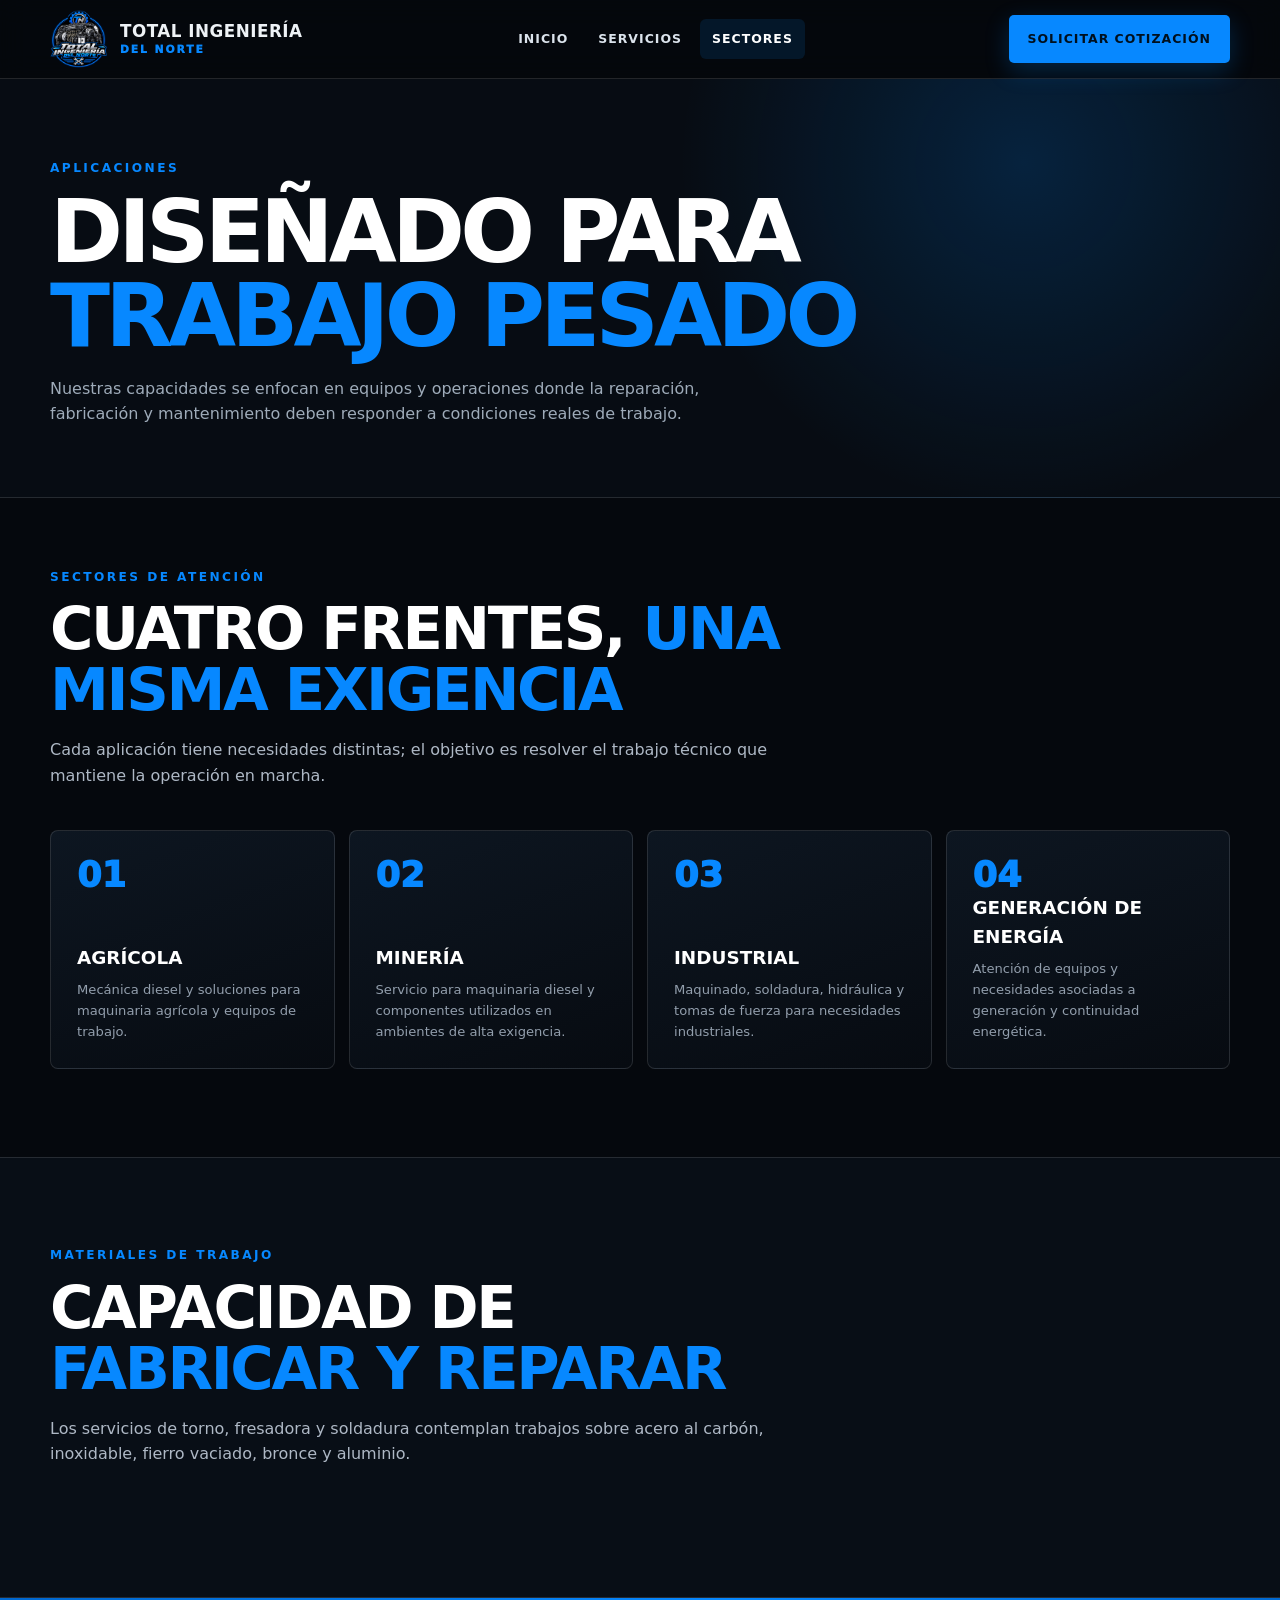
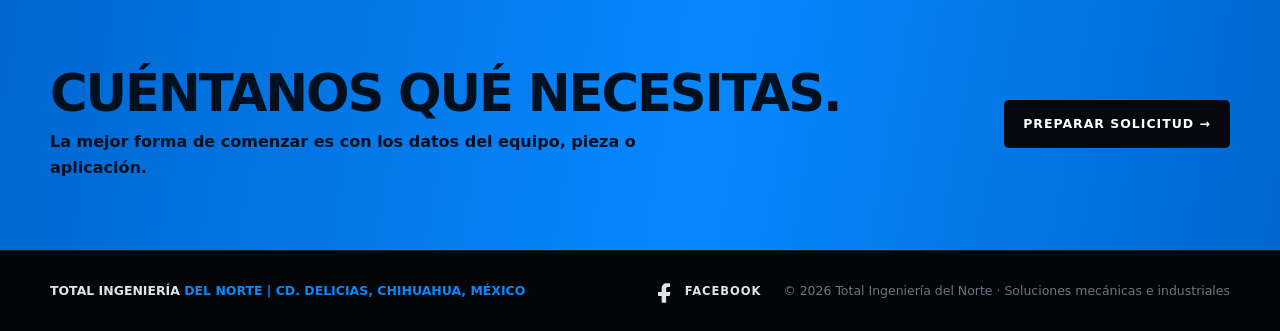
==== projects.html @ b52598e9 "Add files via upload" ====
<!DOCTYPE html>
<html lang="es"><head>
<meta charset="UTF-8"><meta name="viewport" content="width=device-width, initial-scale=1.0">
<meta name="description" content="Sectores y aplicaciones atendidos por Total Ingeniería del Norte.">
<title>Sectores | Total Ingeniería del Norte</title>
<link rel="icon" type="image/png" href="assets/total-ingenieria-del-norte.png"><link rel="apple-touch-icon" href="assets/total-ingenieria-del-norte.png">
<link rel="stylesheet" href="css/styles.css"></head><body>

<header>
  <div class="container header-inner">
    <a href="index.html" class="brand" aria-label="Total Ingeniería del Norte - Inicio">
      <img src="assets/total-ingenieria-del-norte.png" alt="Total Ingeniería del Norte">
      <div class="brand-text"><strong>Total Ingeniería</strong><span>Del Norte</span></div>
    </a>
    <nav aria-label="Navegación principal">
      <a href="index.html" class="">Inicio</a>
      <a href="services.html" class="">Servicios</a>
      <a href="projects.html" class="active">Sectores</a>
    </nav>
    <div class="header-actions">
      <a href="quote.html" class="btn btn-primary">Solicitar cotización</a>
      <button class="menu-toggle" aria-label="Abrir menú" aria-expanded="false"><span></span><span></span><span></span></button>
    </div>
  </div>
</header>
<div class="mobile-panel">
  <a href="index.html" class="">Inicio</a>
  <a href="services.html" class="">Servicios</a>
  <a href="projects.html" class="active">Sectores</a>
</div>

<section class="page-banner"><div class="container reveal"><div class="eyebrow">Aplicaciones</div><h1>Diseñado para<br><span class="highlight">trabajo pesado</span></h1><p>Nuestras capacidades se enfocan en equipos y operaciones donde la reparación, fabricación y mantenimiento deben responder a condiciones reales de trabajo.</p></div></section>
<main>
<section class="section" style="padding-top:70px"><div class="container">
<div class="section-head reveal"><div class="eyebrow">Sectores de atención</div><h2 class="section-title">Cuatro frentes, <span class="highlight">una misma exigencia</span></h2><p class="section-lead">Cada aplicación tiene necesidades distintas; el objetivo es resolver el trabajo técnico que mantiene la operación en marcha.</p></div>
<div class="application-grid">
<article class="application reveal"><div class="number">01</div><h3>Agrícola</h3><p>Mecánica diesel y soluciones para maquinaria agrícola y equipos de trabajo.</p></article>
<article class="application reveal"><div class="number">02</div><h3>Minería</h3><p>Servicio para maquinaria diesel y componentes utilizados en ambientes de alta exigencia.</p></article>
<article class="application reveal"><div class="number">03</div><h3>Industrial</h3><p>Maquinado, soldadura, hidráulica y tomas de fuerza para necesidades industriales.</p></article>
<article class="application reveal"><div class="number">04</div><h3>Generación de energía</h3><p>Atención de equipos y necesidades asociadas a generación y continuidad energética.</p></article>
</div>
</div></section>
<section class="section dark-band"><div class="container"><div class="section-head reveal"><div class="eyebrow">Materiales de trabajo</div><h2 class="section-title">Capacidad de <span class="highlight">fabricar y reparar</span></h2><p class="section-lead">Los servicios de torno, fresadora y soldadura contemplan trabajos sobre acero al carbón, inoxidable, fierro vaciado, bronce y aluminio.</p></div></div></section>
</main>
<section class="cta-band"><div class="container cta-inner"><div><h2>Cuéntanos qué necesitas.</h2><p>La mejor forma de comenzar es con los datos del equipo, pieza o aplicación.</p></div><a class="btn" href="quote.html">Preparar solicitud →</a></div></section>
<footer>
  <div class="container footer-inner">
    <div class="footer-brand">Total Ingeniería <span>Del Norte | Cd. Delicias, Chihuahua, México</span></div>
    <div class="footer-right"><a class="social-link" href="https://www.facebook.com/share/1EjxBDdKmN/" target="_blank" rel="noopener noreferrer" aria-label="Facebook de Total Ingeniería del Norte" title="Facebook">
      <svg viewBox="0 0 24 24" aria-hidden="true"><path d="M14 8h3V4.5c-.52-.08-1.64-.17-3.13-.17-3.1 0-5.22 1.89-5.22 5.36V13H5v4h3.65v6.83h4.47V17h3.7l.58-4h-4.28V10.1c0-1.16.32-2.1 1.88-2.1Z"/></svg><span>Facebook</span></a><span>© 2026 Total Ingeniería del Norte · Soluciones mecánicas e industriales</span></div>
  </div>
</footer><script src="js/main.js"></script></body></html>
---- css/styles.css ----
:root{
  --blue:#0788ff;
  --blue-dark:#0067cf;
  --blue-soft:#28a0ff;
  --ink:#05080d;
  --ink-2:#0b111a;
  --steel:#aeb8c5;
  --silver:#eef2f6;
  --white:#ffffff;
  --line:rgba(255,255,255,.12);
  --shadow:0 18px 55px rgba(0,0,0,.35);
}
*{box-sizing:border-box;margin:0;padding:0}
html{scroll-behavior:smooth}
body{
  font-family:Inter,system-ui,-apple-system,BlinkMacSystemFont,"Segoe UI",sans-serif;
  color:var(--silver); background:var(--ink); line-height:1.6; overflow-x:hidden;
}
a{color:inherit}
img{max-width:100%;display:block}
button,input,textarea,select{font:inherit}
.container{width:min(1180px,calc(100% - 40px));margin:auto}
.section{padding:88px 0}
.section-head{max-width:760px;margin-bottom:42px}
.eyebrow{
  color:var(--blue);font-weight:800;font-size:.76rem;letter-spacing:.2em;
  text-transform:uppercase;margin-bottom:12px
}
.section-title{
  font-size:clamp(2rem,5vw,3.7rem);line-height:1.03;letter-spacing:-.04em;
  color:#fff;font-weight:900;text-transform:uppercase
}
.section-lead{color:#aeb8c5;margin-top:16px;max-width:720px}
.highlight{color:var(--blue)}
/* Header */
header{
  position:sticky;top:0;z-index:100;background:rgba(5,8,13,.92);
  backdrop-filter:blur(14px);border-bottom:1px solid var(--line)
}
.header-inner{height:78px;display:flex;align-items:center;justify-content:space-between;gap:24px}
.brand{display:flex;align-items:center;gap:12px;text-decoration:none;min-width:0}
.brand img{width:58px;height:58px;object-fit:contain}
.brand-text{font-weight:950;letter-spacing:.03em;text-transform:uppercase;line-height:1}
.brand-text strong{display:block;font-size:1.05rem}
.brand-text span{display:block;color:var(--blue);font-size:.67rem;letter-spacing:.18em;margin-top:5px}
nav{display:flex;align-items:center;gap:6px}
nav a{
  text-decoration:none;text-transform:uppercase;font-size:.78rem;font-weight:800;
  letter-spacing:.08em;padding:10px 12px;border-radius:6px;color:#dbe3ec
}
nav a:hover,nav a.active{color:#fff;background:rgba(0,136,255,.12)}
.header-actions{display:flex;align-items:center;gap:10px}
.btn{
  display:inline-flex;align-items:center;justify-content:center;gap:8px;
  border:1px solid transparent;border-radius:5px;padding:13px 18px;text-decoration:none;
  font-weight:900;font-size:.78rem;letter-spacing:.08em;text-transform:uppercase;
  transition:.2s ease;cursor:pointer
}
.btn-primary{background:var(--blue);color:#00101e;box-shadow:0 8px 24px rgba(0,136,255,.24)}
.btn-primary:hover{background:#36a5ff;transform:translateY(-2px)}
.btn-outline{border-color:rgba(255,255,255,.22);color:#fff;background:transparent}
.btn-outline:hover{border-color:var(--blue);background:rgba(0,136,255,.08)}
.menu-toggle{display:none;background:none;border:0;color:#fff;width:42px;height:42px;cursor:pointer}
.menu-toggle span{display:block;width:24px;height:2px;background:#fff;margin:5px auto;transition:.2s}
.mobile-panel{display:none}
/* Hero */
.hero{
  min-height:calc(100vh - 78px);display:flex;align-items:center;position:relative;
  overflow:hidden;background:
  radial-gradient(circle at 75% 40%,rgba(0,136,255,.22),transparent 30%),
  linear-gradient(115deg,#030507 0%,#08111c 52%,#030507 100%);
}
.hero:before{
  content:"";position:absolute;inset:0;opacity:.12;pointer-events:none;
  background-image:linear-gradient(rgba(0,136,255,.25) 1px,transparent 1px),
  linear-gradient(90deg,rgba(0,136,255,.25) 1px,transparent 1px);
  background-size:44px 44px;mask-image:linear-gradient(90deg,#000,transparent 80%)
}
.hero-grid{display:grid;grid-template-columns:1.05fr .95fr;align-items:center;gap:40px;position:relative;z-index:1}
.hero-copy{padding:70px 0}
.hero h1{
  font-size:clamp(3rem,7vw,6.3rem);line-height:.9;letter-spacing:-.065em;
  font-weight:950;text-transform:uppercase;max-width:760px
}
.hero h1 span{color:var(--blue)}
.hero-copy p{font-size:1.05rem;color:#b7c0cb;max-width:650px;margin:24px 0 30px}
.hero-actions{display:flex;flex-wrap:wrap;gap:12px}
.hero-logo-wrap{display:flex;justify-content:center;align-items:center;position:relative}
.hero-logo-wrap:after{
  content:"";position:absolute;width:72%;aspect-ratio:1;border-radius:50%;
  background:rgba(0,136,255,.13);filter:blur(35px);z-index:-1
}
.hero-logo{width:min(560px,100%);filter:drop-shadow(0 22px 35px rgba(0,0,0,.55))}
.stat-strip{display:flex;flex-wrap:wrap;gap:12px;margin-top:38px}
.stat{border-left:2px solid var(--blue);padding:8px 14px;background:rgba(255,255,255,.03)}
.stat strong{display:block;color:#fff;font-size:1rem}.stat span{font-size:.72rem;color:#8f9baa;text-transform:uppercase;letter-spacing:.08em}
/* Cards */
.dark-band{background:#080e16;border-top:1px solid var(--line);border-bottom:1px solid var(--line)}
.services-grid{display:grid;grid-template-columns:repeat(3,1fr);gap:16px}
.service-card{
  position:relative;overflow:hidden;min-height:230px;padding:28px;background:
  linear-gradient(145deg,rgba(255,255,255,.06),rgba(255,255,255,.015));
  border:1px solid var(--line);border-radius:8px;transition:.25s ease
}
.service-card:before{content:"";position:absolute;left:0;top:0;width:4px;height:0;background:var(--blue);transition:.25s ease}
.service-card:hover{transform:translateY(-5px);border-color:rgba(0,136,255,.4);box-shadow:var(--shadow)}
.service-card:hover:before{height:100%}
.service-icon{
  width:48px;height:48px;display:grid;place-items:center;border-radius:6px;
  color:var(--blue);border:1px solid rgba(0,136,255,.3);font-size:1.4rem;margin-bottom:22px;
  background:rgba(0,136,255,.07)
}
.service-card h3{color:#fff;font-size:1.1rem;text-transform:uppercase;letter-spacing:.02em}
.service-card p{color:#99a5b4;font-size:.9rem;margin-top:9px}
/* Applications */
.application-grid{display:grid;grid-template-columns:repeat(4,1fr);gap:14px}
.application{
  min-height:220px;padding:26px;border:1px solid var(--line);border-radius:8px;
  background:linear-gradient(160deg,#0d1621,#070b11);display:flex;flex-direction:column;justify-content:flex-end
}
.application .number{color:var(--blue);font-weight:950;font-size:2.2rem;line-height:1;margin-bottom:auto}
.application h3{font-size:1.15rem;text-transform:uppercase;color:#fff}
.application p{font-size:.82rem;color:#929eac;margin-top:7px}
/* Banner */
.page-banner{
  padding:80px 0 70px;background:
  radial-gradient(circle at 80% 20%,rgba(0,136,255,.18),transparent 32%),#070c13;
  border-bottom:1px solid var(--line)
}
.page-banner h1{font-size:clamp(2.8rem,7vw,5.5rem);line-height:.95;text-transform:uppercase;letter-spacing:-.055em;color:#fff}
.page-banner p{max-width:720px;color:#9eabb9;margin-top:18px}
/* Contact */
.contact-grid{display:grid;grid-template-columns:.9fr 1.1fr;gap:22px}
.contact-card,.form-card{
  border:1px solid var(--line);background:#0a1018;border-radius:8px;padding:30px
}
.contact-list{display:grid;gap:14px;margin-top:26px}
.contact-item{padding:18px;border:1px solid var(--line);background:rgba(255,255,255,.025)}
.contact-item strong{display:block;color:var(--blue);font-size:.75rem;letter-spacing:.12em;text-transform:uppercase}
.contact-item span{display:block;color:#dfe5eb;margin-top:5px}
.form-grid{display:grid;grid-template-columns:1fr 1fr;gap:14px}
.field{display:grid;gap:7px}.field.full{grid-column:1/-1}.form-actions{display:flex;flex-wrap:wrap;gap:10px}
.field label{font-size:.72rem;text-transform:uppercase;letter-spacing:.1em;font-weight:800;color:#9da9b7}
.field input,.field textarea,.field select{
  width:100%;background:#05090e;border:1px solid #26313e;border-radius:5px;color:#fff;
  padding:13px;outline:none
}
.field input:focus,.field textarea:focus,.field select:focus{border-color:var(--blue);box-shadow:0 0 0 3px rgba(0,136,255,.1)}
.field textarea{min-height:150px;resize:vertical}
.form-note{color:#778494;font-size:.78rem;margin-top:12px}.form-note a{color:var(--blue);font-weight:800}.form-actions .btn:disabled{opacity:.45;cursor:not-allowed;transform:none}.footer-right{display:flex;align-items:center;gap:22px;flex-wrap:wrap}.social-link{display:inline-flex;align-items:center;gap:8px;text-decoration:none;color:#dce3eb;font-weight:800;text-transform:uppercase;font-size:.72rem;letter-spacing:.08em}.social-link:hover{color:var(--blue)}.social-link svg{width:24px;height:24px;fill:currentColor}
/* CTA / Footer */
.cta-band{padding:70px 0;background:linear-gradient(100deg,#0067cf,#0788ff 55%,#0067cf);color:#00101e}
.cta-inner{display:flex;justify-content:space-between;align-items:center;gap:30px}
.cta-band h2{font-size:clamp(2rem,4vw,3.4rem);line-height:1;text-transform:uppercase;letter-spacing:-.04em}
.cta-band p{margin-top:10px;font-weight:600;max-width:650px}
.cta-band .btn{background:#05080d;color:#fff}
footer{border-top:1px solid var(--line);background:#030507;padding:28px 0;color:#697686;font-size:.78rem}
.footer-inner{display:flex;align-items:center;justify-content:space-between;gap:20px}
.footer-brand{font-weight:900;color:#dce3eb;text-transform:uppercase}
.footer-brand span{color:var(--blue)}
/* Reveal */
.reveal{opacity:1;transform:none;transition:opacity .65s ease,transform .65s ease}
/* El contenido permanece visible incluso si JavaScript o el IntersectionObserver no están disponibles. */
.reveal.visible{opacity:1;transform:none}
@media (max-width:1050px){
  nav{display:none}.header-actions .btn{display:none}.menu-toggle{display:block}
  .mobile-panel{
    display:flex;position:fixed;top:78px;right:0;width:min(360px,88vw);height:calc(100vh - 78px);
    background:#060b11;flex-direction:column;padding:24px;border-left:1px solid var(--line);
    transform:translateX(100%);transition:.25s ease;z-index:110
  }
  .mobile-panel.open{transform:none}
  .mobile-panel a{padding:17px 5px;border-bottom:1px solid var(--line);text-decoration:none;text-transform:uppercase;font-weight:800;font-size:.82rem}
  .mobile-panel a.active{color:var(--blue)}
  .hero-grid{grid-template-columns:1fr}.hero-logo-wrap{order:-1;max-width:500px;margin:30px auto 0}.hero-copy{padding:25px 0 70px}
  .application-grid{grid-template-columns:repeat(2,1fr)}
}
@media (max-width:760px){
  .container{width:min(100% - 28px,1180px)}
  .header-inner{height:68px}.brand img{width:50px;height:50px}.brand-text strong{font-size:.9rem}.brand-text span{font-size:.54rem}
  .mobile-panel{top:68px;height:calc(100vh - 68px)}
  .hero{min-height:auto}.hero h1{font-size:clamp(2.8rem,14vw,4.5rem)}
  .hero-logo{width:90%}.section{padding:66px 0}.services-grid{grid-template-columns:1fr}
  .application-grid{grid-template-columns:1fr 1fr}.contact-grid{grid-template-columns:1fr}.form-grid{grid-template-columns:1fr}.field.full{grid-column:auto}
  .cta-inner{flex-direction:column;align-items:flex-start}.footer-inner{flex-direction:column;align-items:flex-start}.footer-right{gap:12px}
}
@media (max-width:480px){
  .brand-text span{display:none}.application-grid{grid-template-columns:1fr}
  .hero-actions .btn{width:100%}.stat-strip{display:grid;grid-template-columns:1fr 1fr}
}
@media (prefers-reduced-motion:reduce){
  html{scroll-behavior:auto}.reveal{opacity:1;transform:none;transition:none}
}
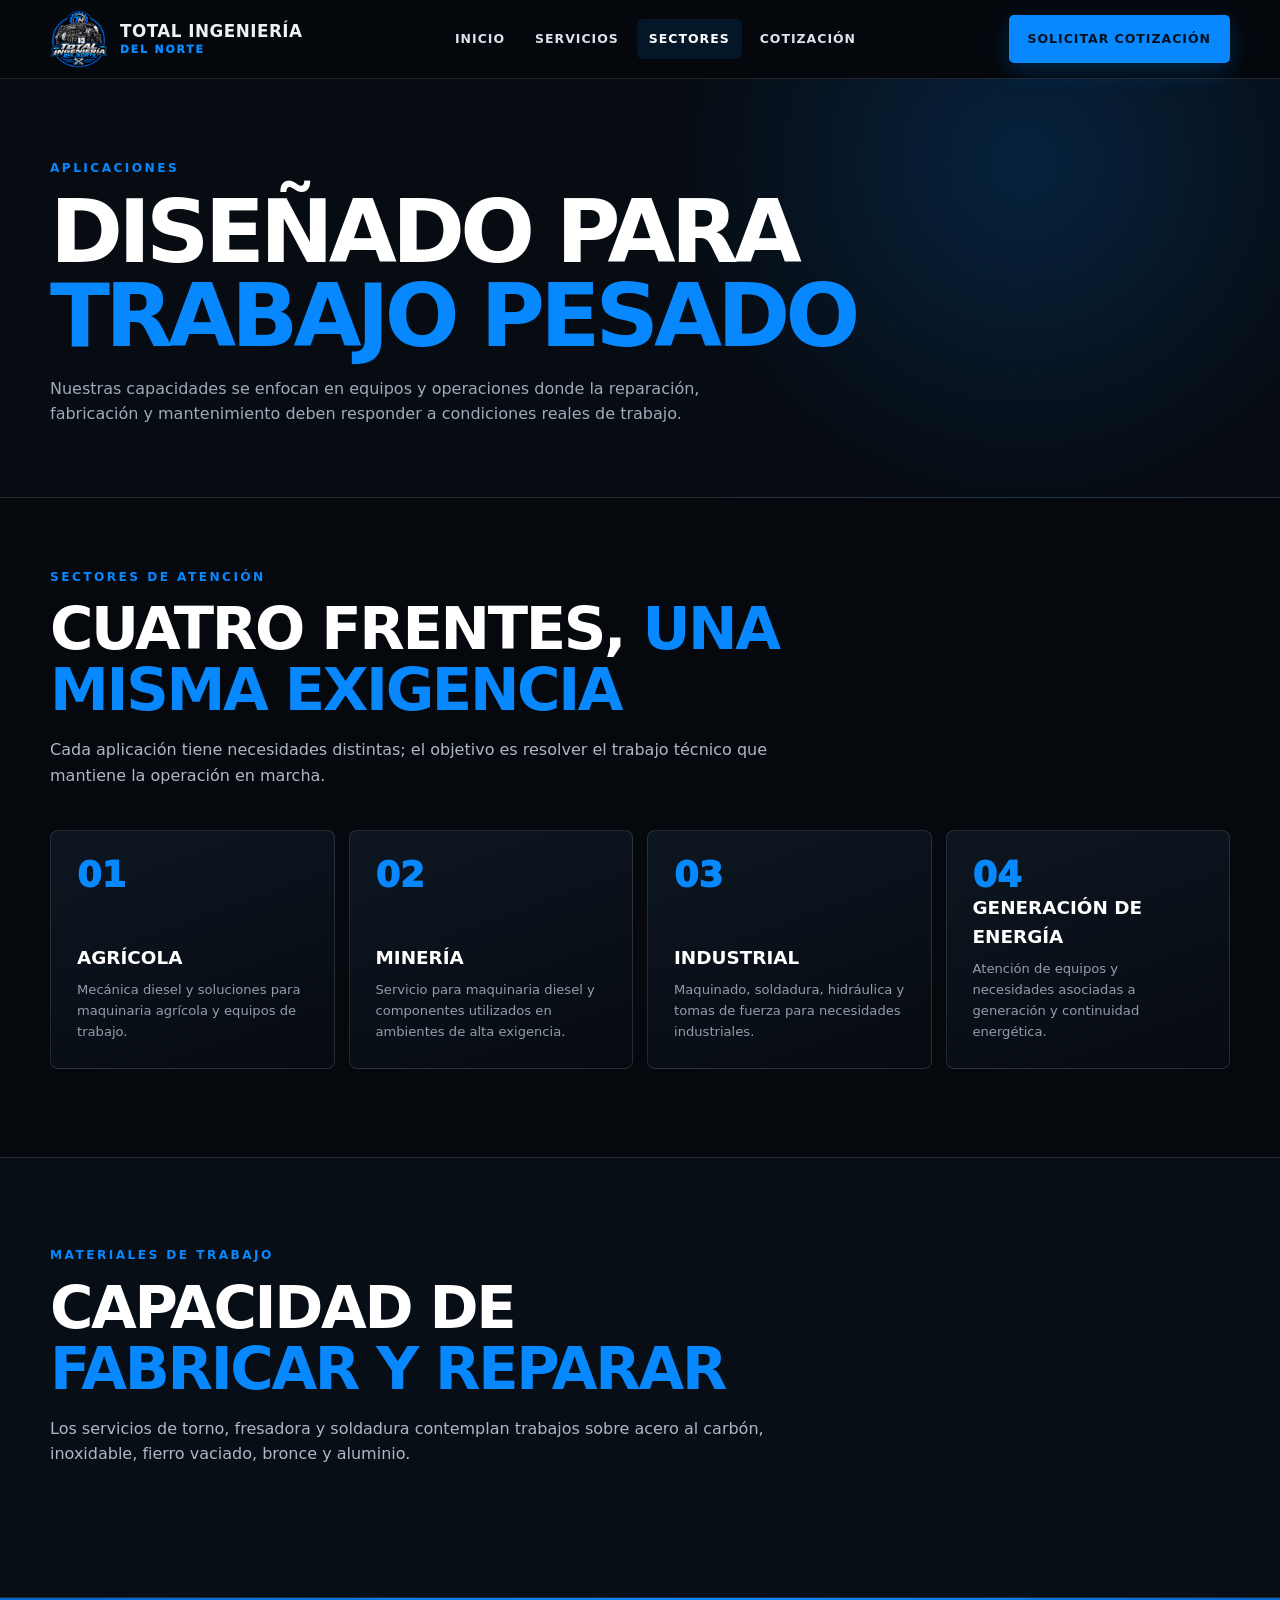
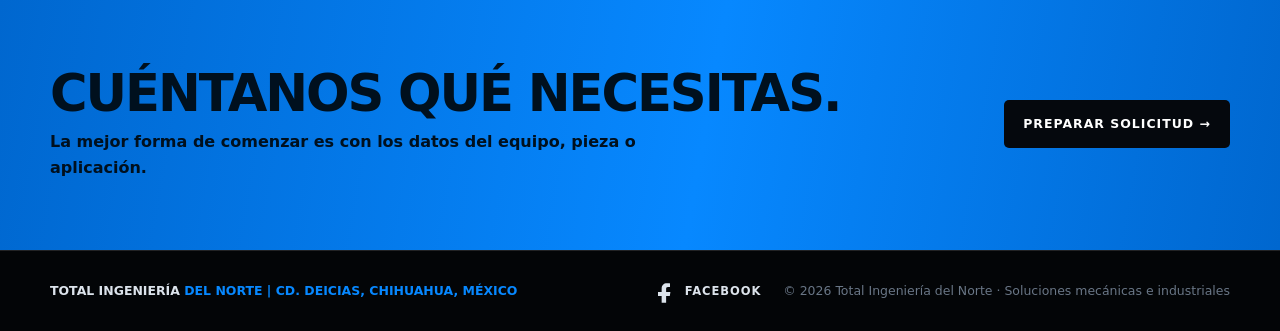
==== commit 7c9e925d: "Add files via upload" ====
--- a/projects.html
+++ b/projects.html
@@ -16,10 +16,11 @@
       <a href="index.html" class="">Inicio</a>
       <a href="services.html" class="">Servicios</a>
       <a href="projects.html" class="active">Sectores</a>
+      <a href="quote.html" class="">Cotización</a>
     </nav>
     <div class="header-actions">
       <a href="quote.html" class="btn btn-primary">Solicitar cotización</a>
-      <button class="menu-toggle" aria-label="Abrir menú" aria-expanded="false"><span></span><span></span><span></span></button>
+      <button type="button" class="menu-toggle" aria-label="Abrir menú" aria-expanded="false" onclick="const p=document.querySelector('.mobile-panel'); const o=p.classList.toggle('open'); this.setAttribute('aria-expanded',o); this.classList.toggle('open',o);" ><span></span><span></span><span></span></button>
     </div>
   </div>
 </header>
@@ -27,6 +28,7 @@
   <a href="index.html" class="">Inicio</a>
   <a href="services.html" class="">Servicios</a>
   <a href="projects.html" class="active">Sectores</a>
+  <a href="quote.html" class="">Cotización</a>
 </div>
 
 <section class="page-banner"><div class="container reveal"><div class="eyebrow">Aplicaciones</div><h1>Diseñado para<br><span class="highlight">trabajo pesado</span></h1><p>Nuestras capacidades se enfocan en equipos y operaciones donde la reparación, fabricación y mantenimiento deben responder a condiciones reales de trabajo.</p></div></section>
@@ -45,7 +47,7 @@
 <section class="cta-band"><div class="container cta-inner"><div><h2>Cuéntanos qué necesitas.</h2><p>La mejor forma de comenzar es con los datos del equipo, pieza o aplicación.</p></div><a class="btn" href="quote.html">Preparar solicitud →</a></div></section>
 <footer>
   <div class="container footer-inner">
-    <div class="footer-brand">Total Ingeniería <span>Del Norte | Cd. Delicias, Chihuahua, México</span></div>
+    <div class="footer-brand">Total Ingeniería <span>Del Norte | Cd. Deicias, Chihuahua, México</span></div>
     <div class="footer-right"><a class="social-link" href="https://www.facebook.com/share/1EjxBDdKmN/" target="_blank" rel="noopener noreferrer" aria-label="Facebook de Total Ingeniería del Norte" title="Facebook">
       <svg viewBox="0 0 24 24" aria-hidden="true"><path d="M14 8h3V4.5c-.52-.08-1.64-.17-3.13-.17-3.1 0-5.22 1.89-5.22 5.36V13H5v4h3.65v6.83h4.47V17h3.7l.58-4h-4.28V10.1c0-1.16.32-2.1 1.88-2.1Z"/></svg><span>Facebook</span></a><span>© 2026 Total Ingeniería del Norte · Soluciones mecánicas e industriales</span></div>
   </div>
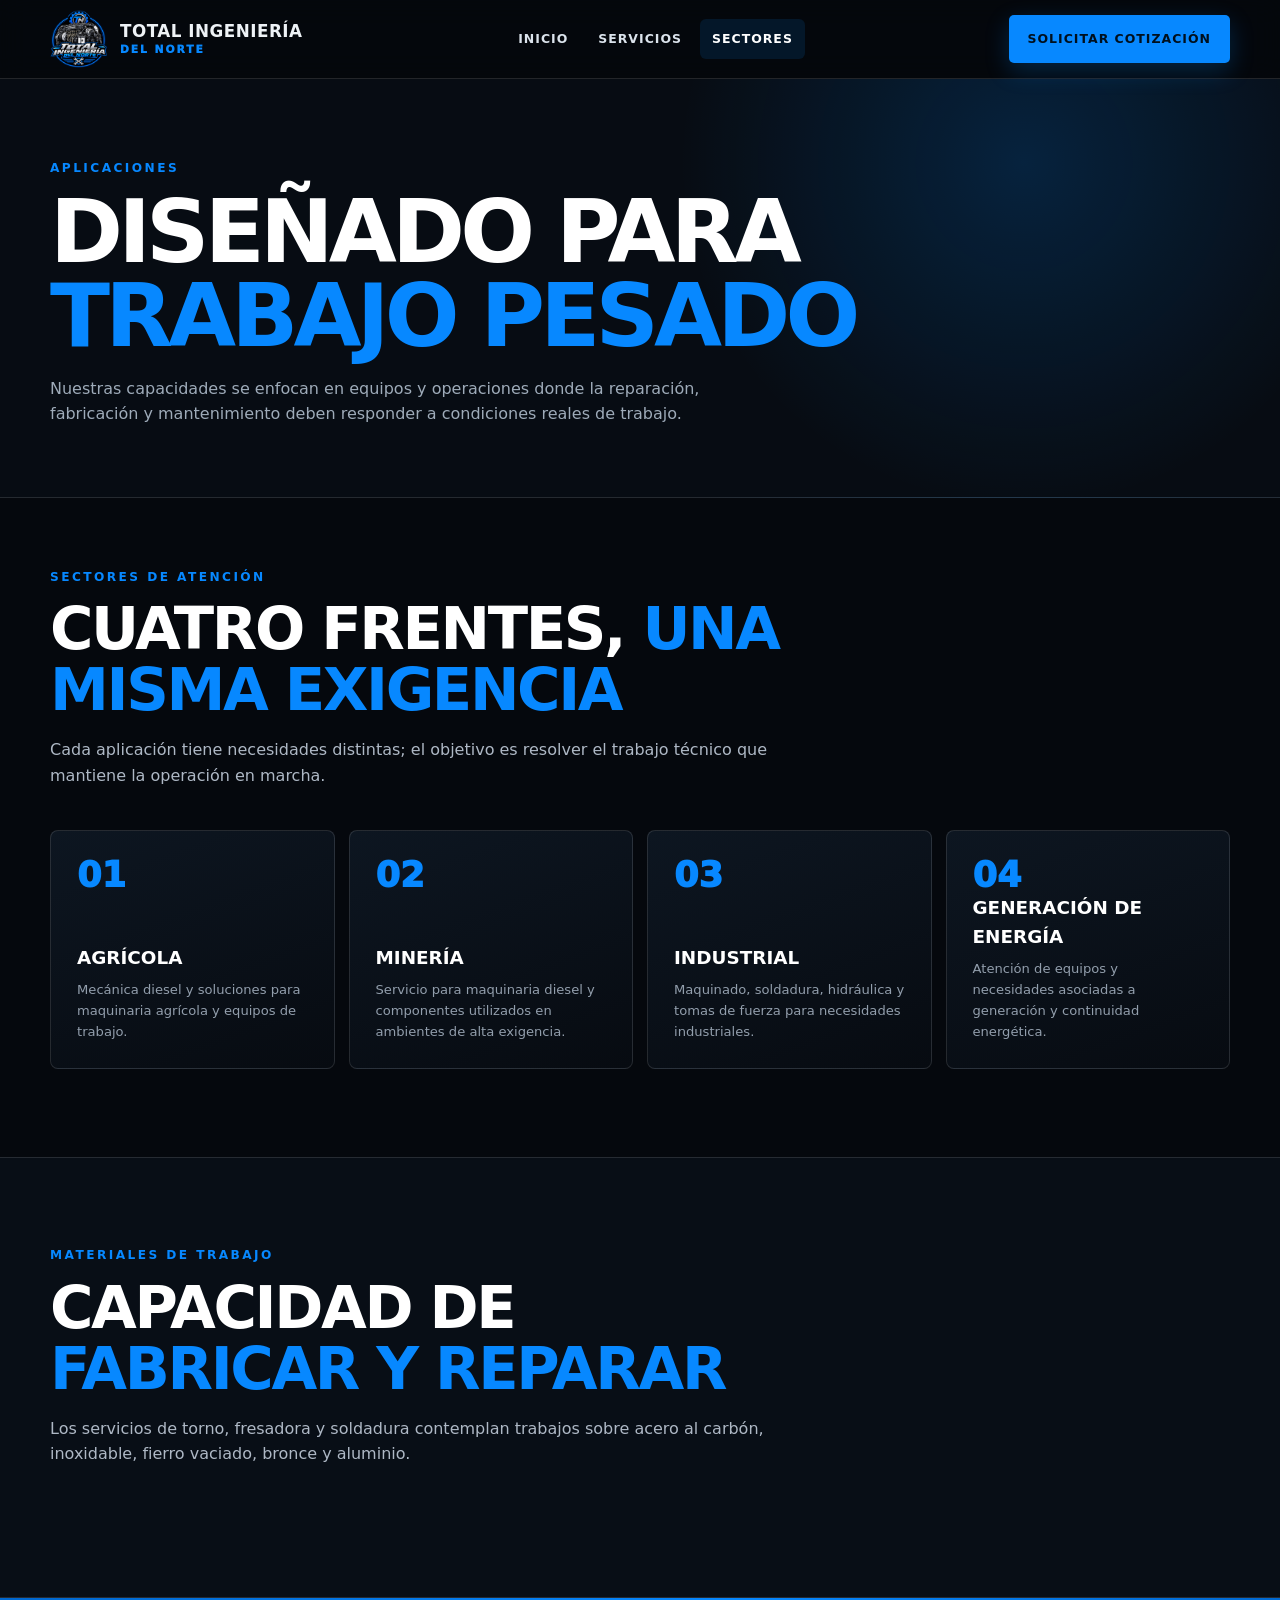
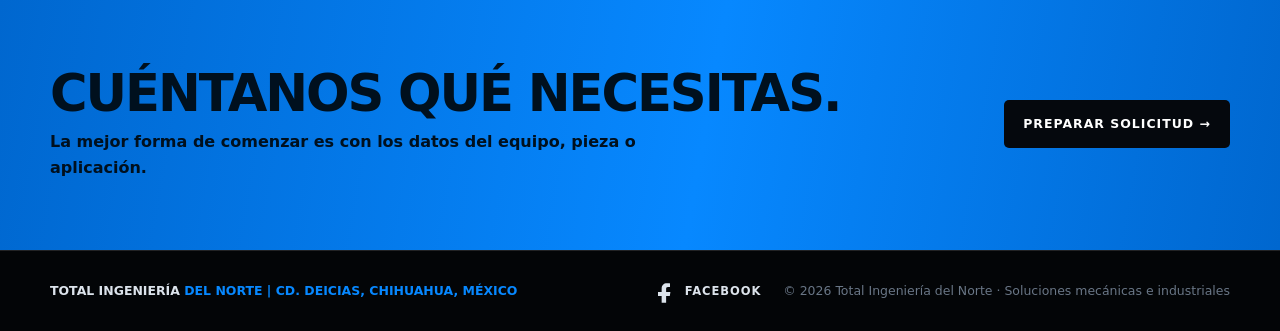
==== commit 070f00e3: "Add files via upload" ====
--- a/projects.html
+++ b/projects.html
@@ -16,11 +16,10 @@
       <a href="index.html" class="">Inicio</a>
       <a href="services.html" class="">Servicios</a>
       <a href="projects.html" class="active">Sectores</a>
-      <a href="quote.html" class="">Cotización</a>
     </nav>
     <div class="header-actions">
       <a href="quote.html" class="btn btn-primary">Solicitar cotización</a>
-      <button type="button" class="menu-toggle" aria-label="Abrir menú" aria-expanded="false" onclick="const p=document.querySelector('.mobile-panel'); const o=p.classList.toggle('open'); this.setAttribute('aria-expanded',o); this.classList.toggle('open',o);" ><span></span><span></span><span></span></button>
+      <button type="button" class="menu-toggle" aria-label="Abrir menú" aria-expanded="false"><span></span><span></span><span></span></button>
     </div>
   </div>
 </header>
@@ -28,7 +27,6 @@
   <a href="index.html" class="">Inicio</a>
   <a href="services.html" class="">Servicios</a>
   <a href="projects.html" class="active">Sectores</a>
-  <a href="quote.html" class="">Cotización</a>
 </div>
 
 <section class="page-banner"><div class="container reveal"><div class="eyebrow">Aplicaciones</div><h1>Diseñado para<br><span class="highlight">trabajo pesado</span></h1><p>Nuestras capacidades se enfocan en equipos y operaciones donde la reparación, fabricación y mantenimiento deben responder a condiciones reales de trabajo.</p></div></section>
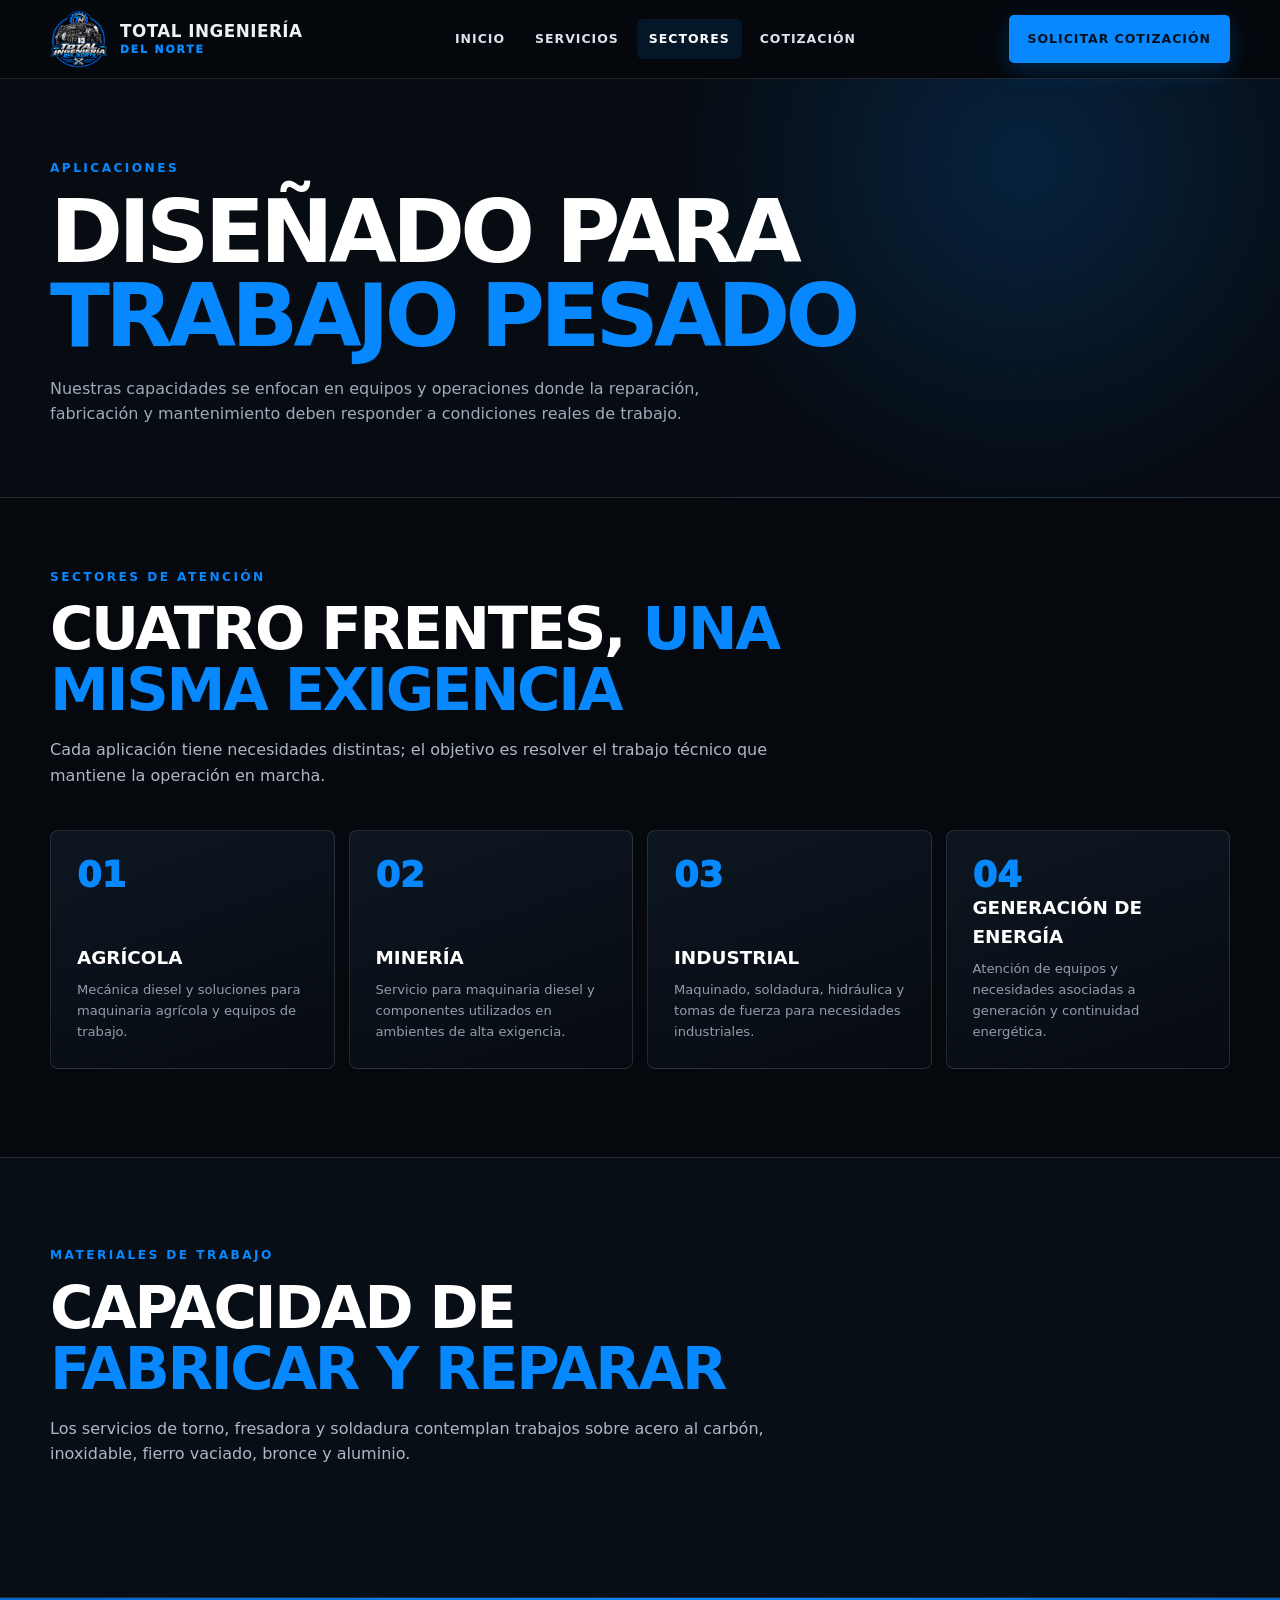
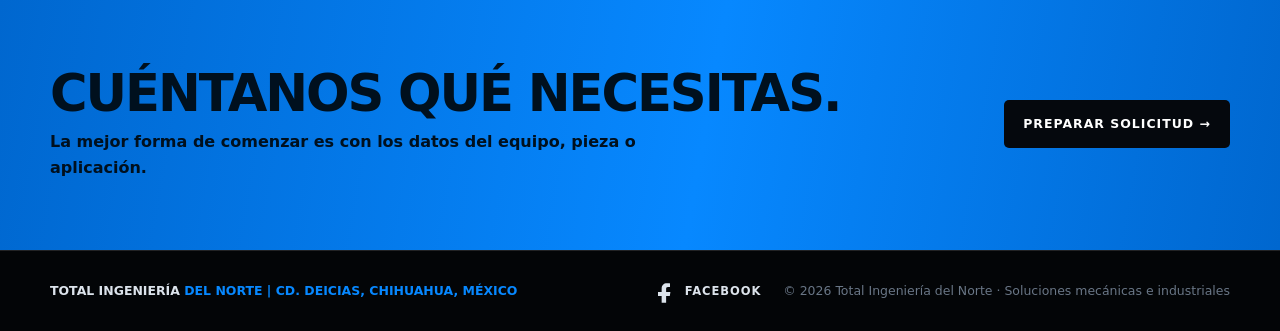
==== commit 595a2f07: "Add files via upload" ====
--- a/projects.html
+++ b/projects.html
@@ -16,10 +16,11 @@
       <a href="index.html" class="">Inicio</a>
       <a href="services.html" class="">Servicios</a>
       <a href="projects.html" class="active">Sectores</a>
+      <a href="quote.html" class="">Cotización</a>
     </nav>
     <div class="header-actions">
       <a href="quote.html" class="btn btn-primary">Solicitar cotización</a>
-      <button type="button" class="menu-toggle" aria-label="Abrir menú" aria-expanded="false"><span></span><span></span><span></span></button>
+      <button type="button" class="menu-toggle" aria-label="Abrir menú" aria-expanded="false" ><span></span><span></span><span></span></button>
     </div>
   </div>
 </header>
@@ -27,6 +28,7 @@
   <a href="index.html" class="">Inicio</a>
   <a href="services.html" class="">Servicios</a>
   <a href="projects.html" class="active">Sectores</a>
+  <a href="quote.html" class="">Cotización</a>
 </div>
 
 <section class="page-banner"><div class="container reveal"><div class="eyebrow">Aplicaciones</div><h1>Diseñado para<br><span class="highlight">trabajo pesado</span></h1><p>Nuestras capacidades se enfocan en equipos y operaciones donde la reparación, fabricación y mantenimiento deben responder a condiciones reales de trabajo.</p></div></section>
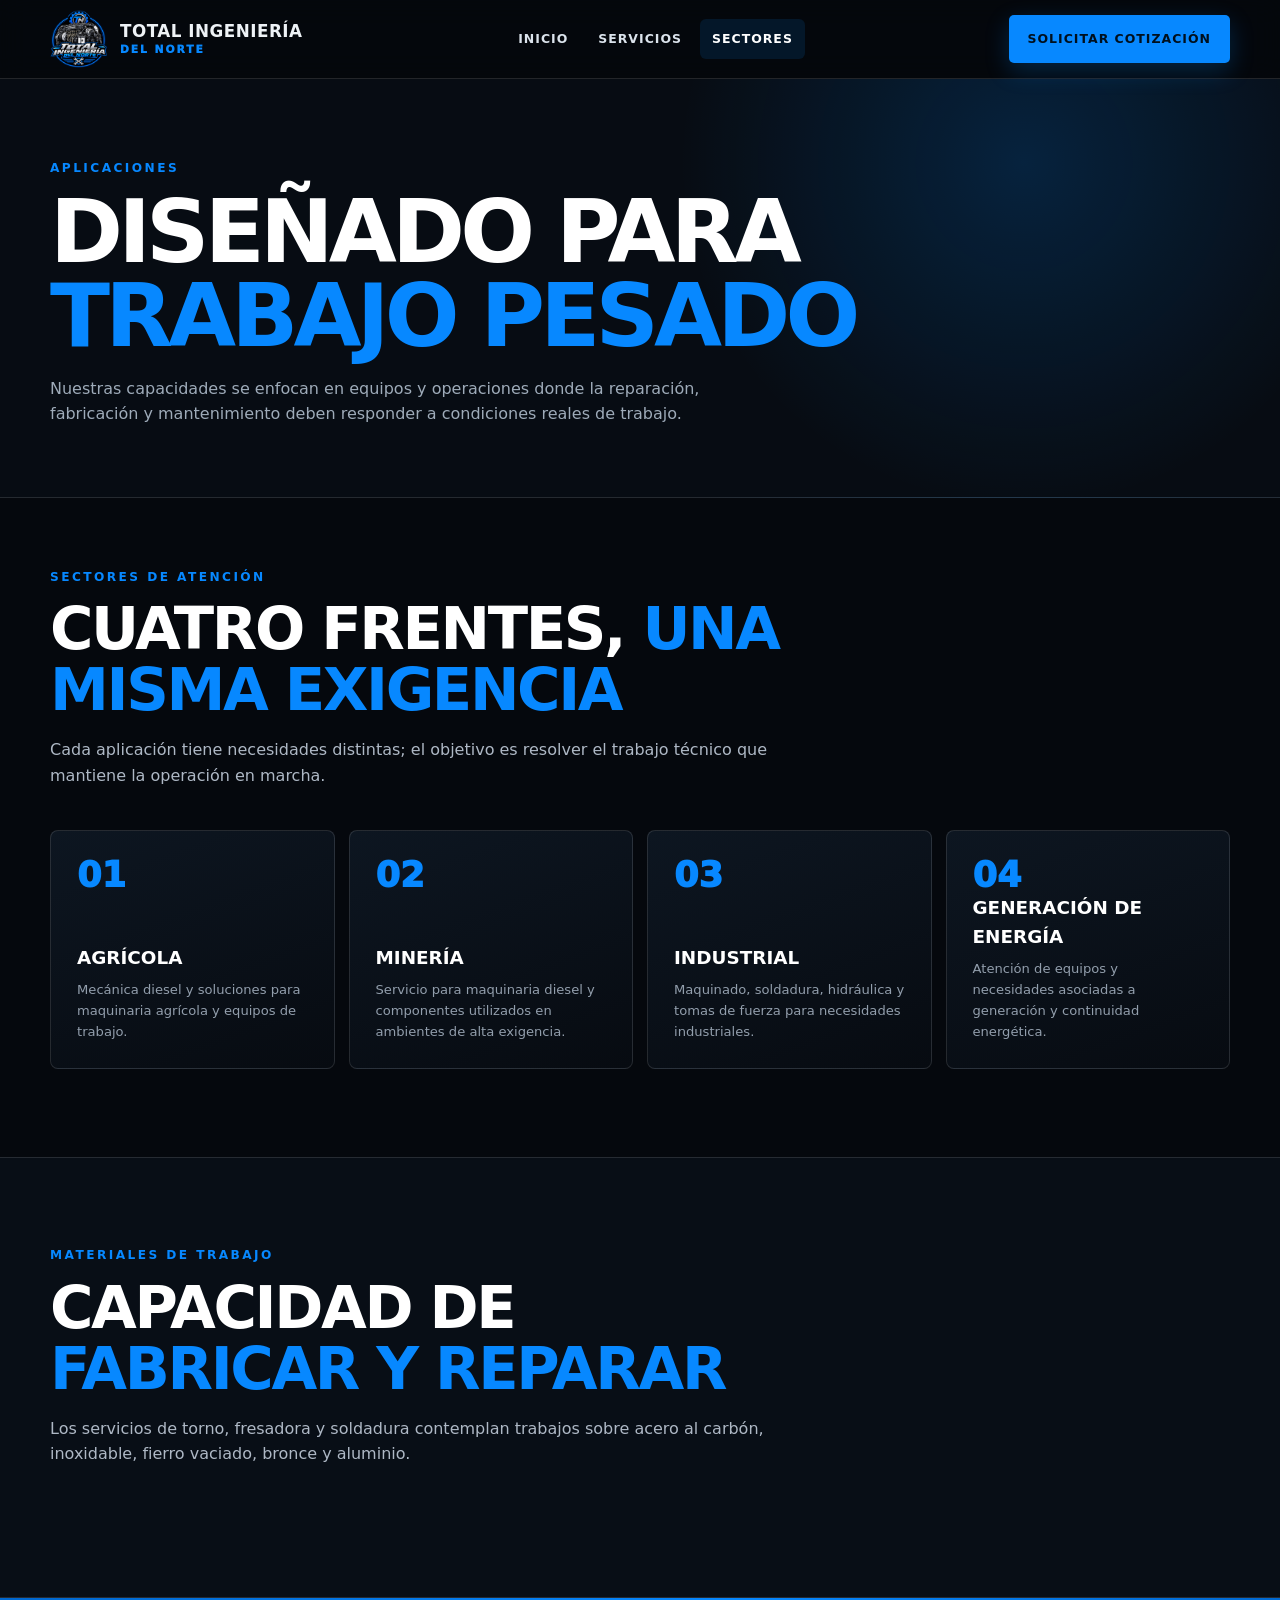
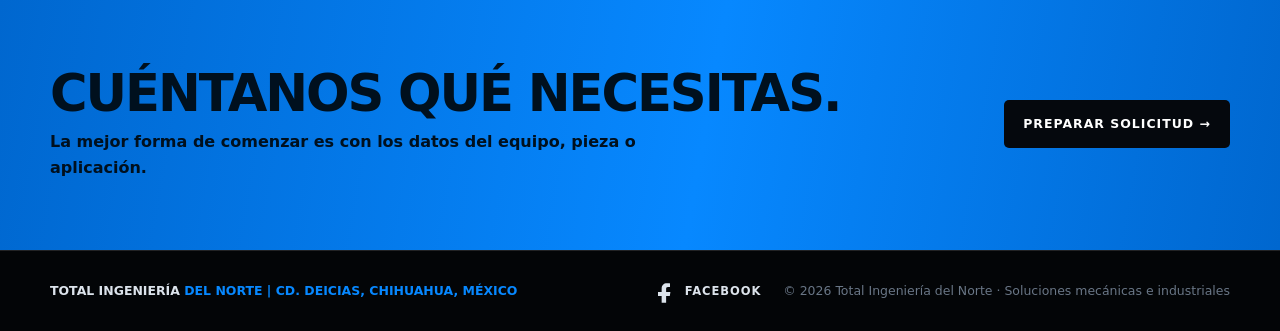
==== commit 2e96d076: "Remove 'Cotización' link from navigation" ====
--- a/projects.html
+++ b/projects.html
@@ -16,7 +16,6 @@
       <a href="index.html" class="">Inicio</a>
       <a href="services.html" class="">Servicios</a>
       <a href="projects.html" class="active">Sectores</a>
-      <a href="quote.html" class="">Cotización</a>
     </nav>
     <div class="header-actions">
       <a href="quote.html" class="btn btn-primary">Solicitar cotización</a>
@@ -51,4 +50,4 @@
     <div class="footer-right"><a class="social-link" href="https://www.facebook.com/share/1EjxBDdKmN/" target="_blank" rel="noopener noreferrer" aria-label="Facebook de Total Ingeniería del Norte" title="Facebook">
       <svg viewBox="0 0 24 24" aria-hidden="true"><path d="M14 8h3V4.5c-.52-.08-1.64-.17-3.13-.17-3.1 0-5.22 1.89-5.22 5.36V13H5v4h3.65v6.83h4.47V17h3.7l.58-4h-4.28V10.1c0-1.16.32-2.1 1.88-2.1Z"/></svg><span>Facebook</span></a><span>© 2026 Total Ingeniería del Norte · Soluciones mecánicas e industriales</span></div>
   </div>
-</footer><script src="js/main.js"></script></body></html>+</footer><script src="js/main.js"></script></body></html>
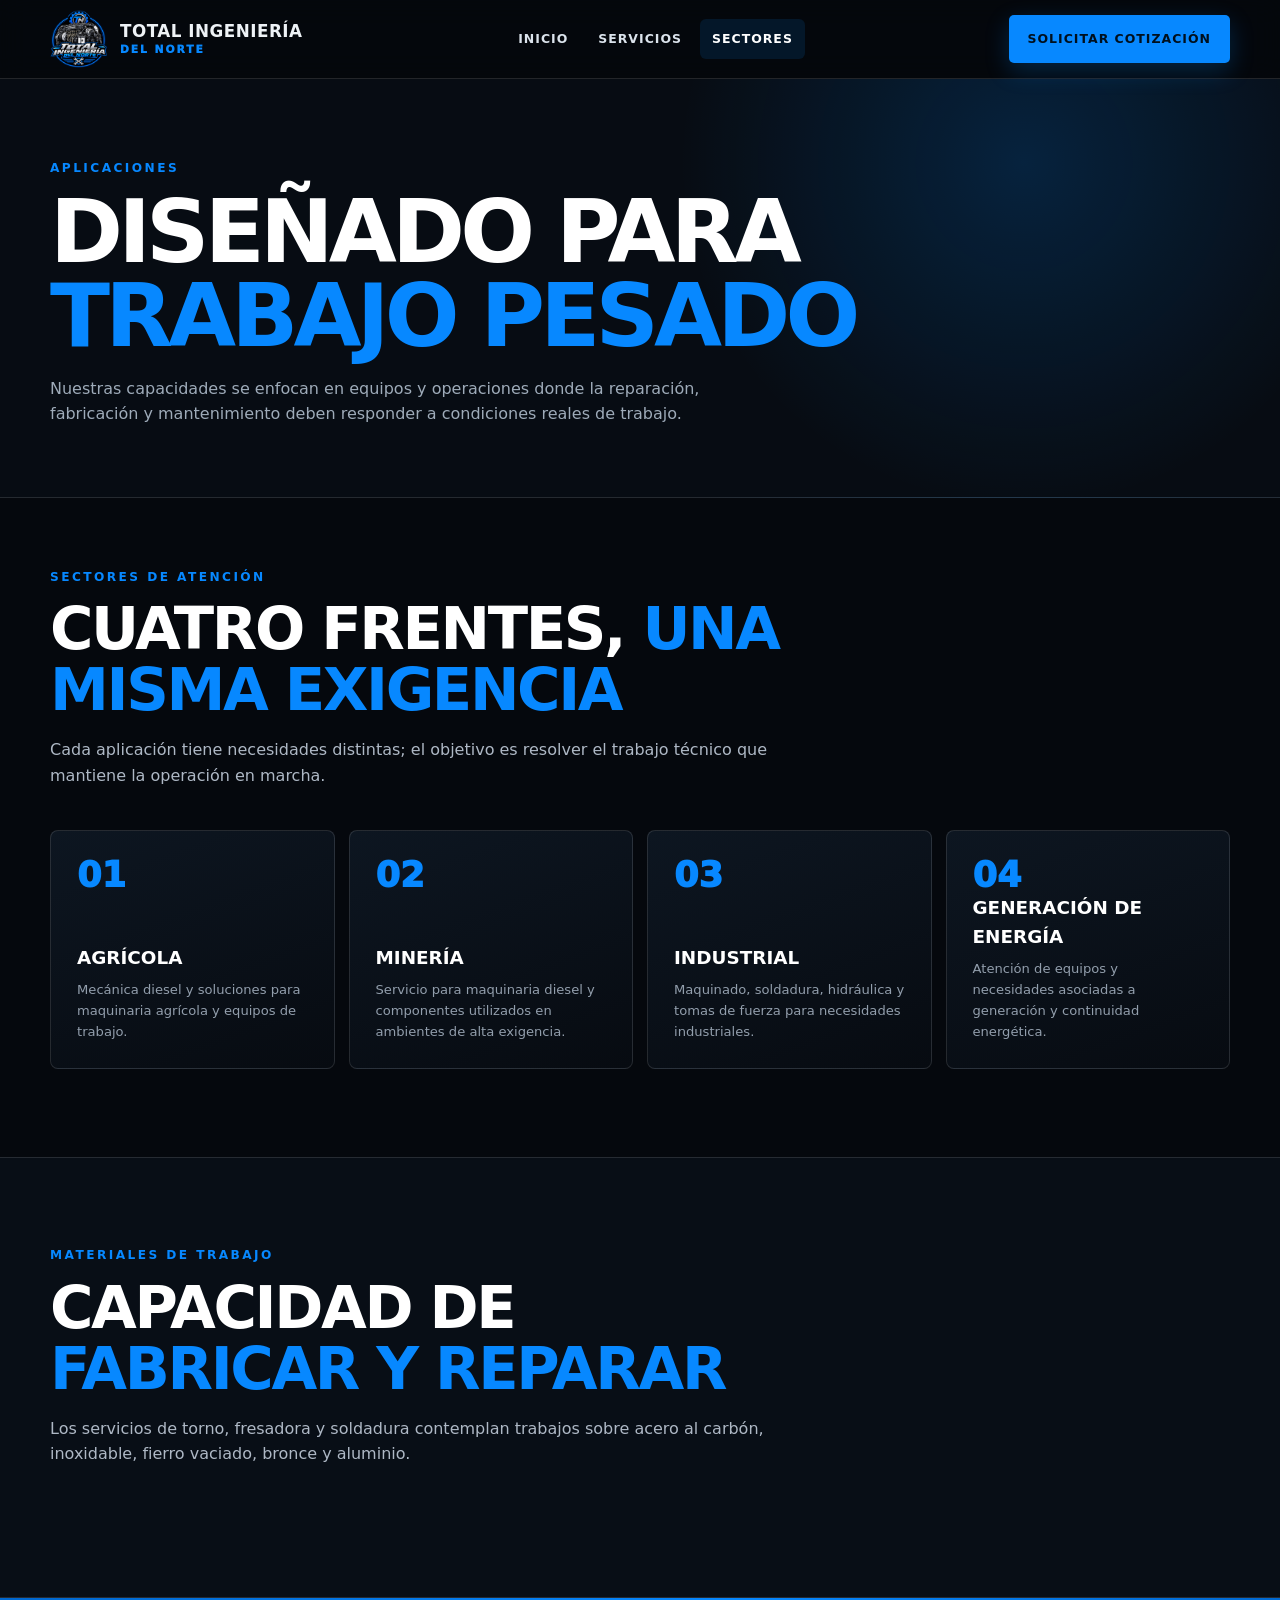
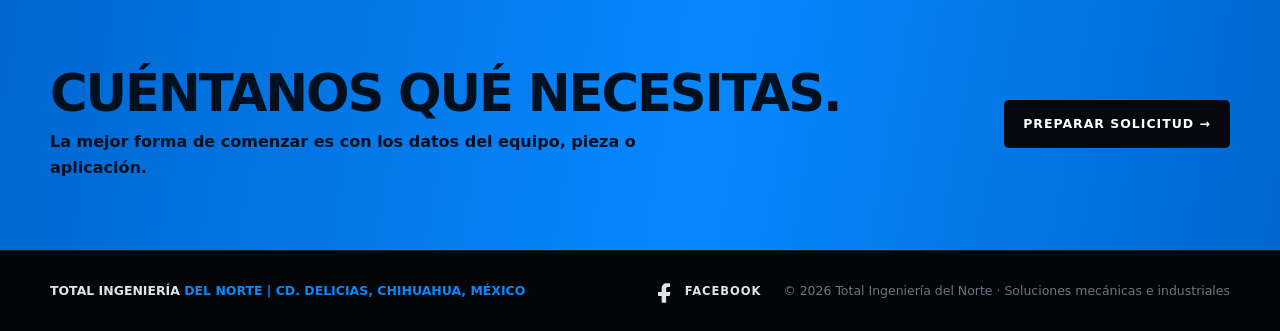
==== commit 20cee86c: "Fix footer location name from 'Cd. Deicias' to 'Cd. Delicias'" ====
--- a/projects.html
+++ b/projects.html
@@ -46,7 +46,7 @@
 <section class="cta-band"><div class="container cta-inner"><div><h2>Cuéntanos qué necesitas.</h2><p>La mejor forma de comenzar es con los datos del equipo, pieza o aplicación.</p></div><a class="btn" href="quote.html">Preparar solicitud →</a></div></section>
 <footer>
   <div class="container footer-inner">
-    <div class="footer-brand">Total Ingeniería <span>Del Norte | Cd. Deicias, Chihuahua, México</span></div>
+    <div class="footer-brand">Total Ingeniería <span>Del Norte | Cd. Delicias, Chihuahua, México</span></div>
     <div class="footer-right"><a class="social-link" href="https://www.facebook.com/share/1EjxBDdKmN/" target="_blank" rel="noopener noreferrer" aria-label="Facebook de Total Ingeniería del Norte" title="Facebook">
       <svg viewBox="0 0 24 24" aria-hidden="true"><path d="M14 8h3V4.5c-.52-.08-1.64-.17-3.13-.17-3.1 0-5.22 1.89-5.22 5.36V13H5v4h3.65v6.83h4.47V17h3.7l.58-4h-4.28V10.1c0-1.16.32-2.1 1.88-2.1Z"/></svg><span>Facebook</span></a><span>© 2026 Total Ingeniería del Norte · Soluciones mecánicas e industriales</span></div>
   </div>
